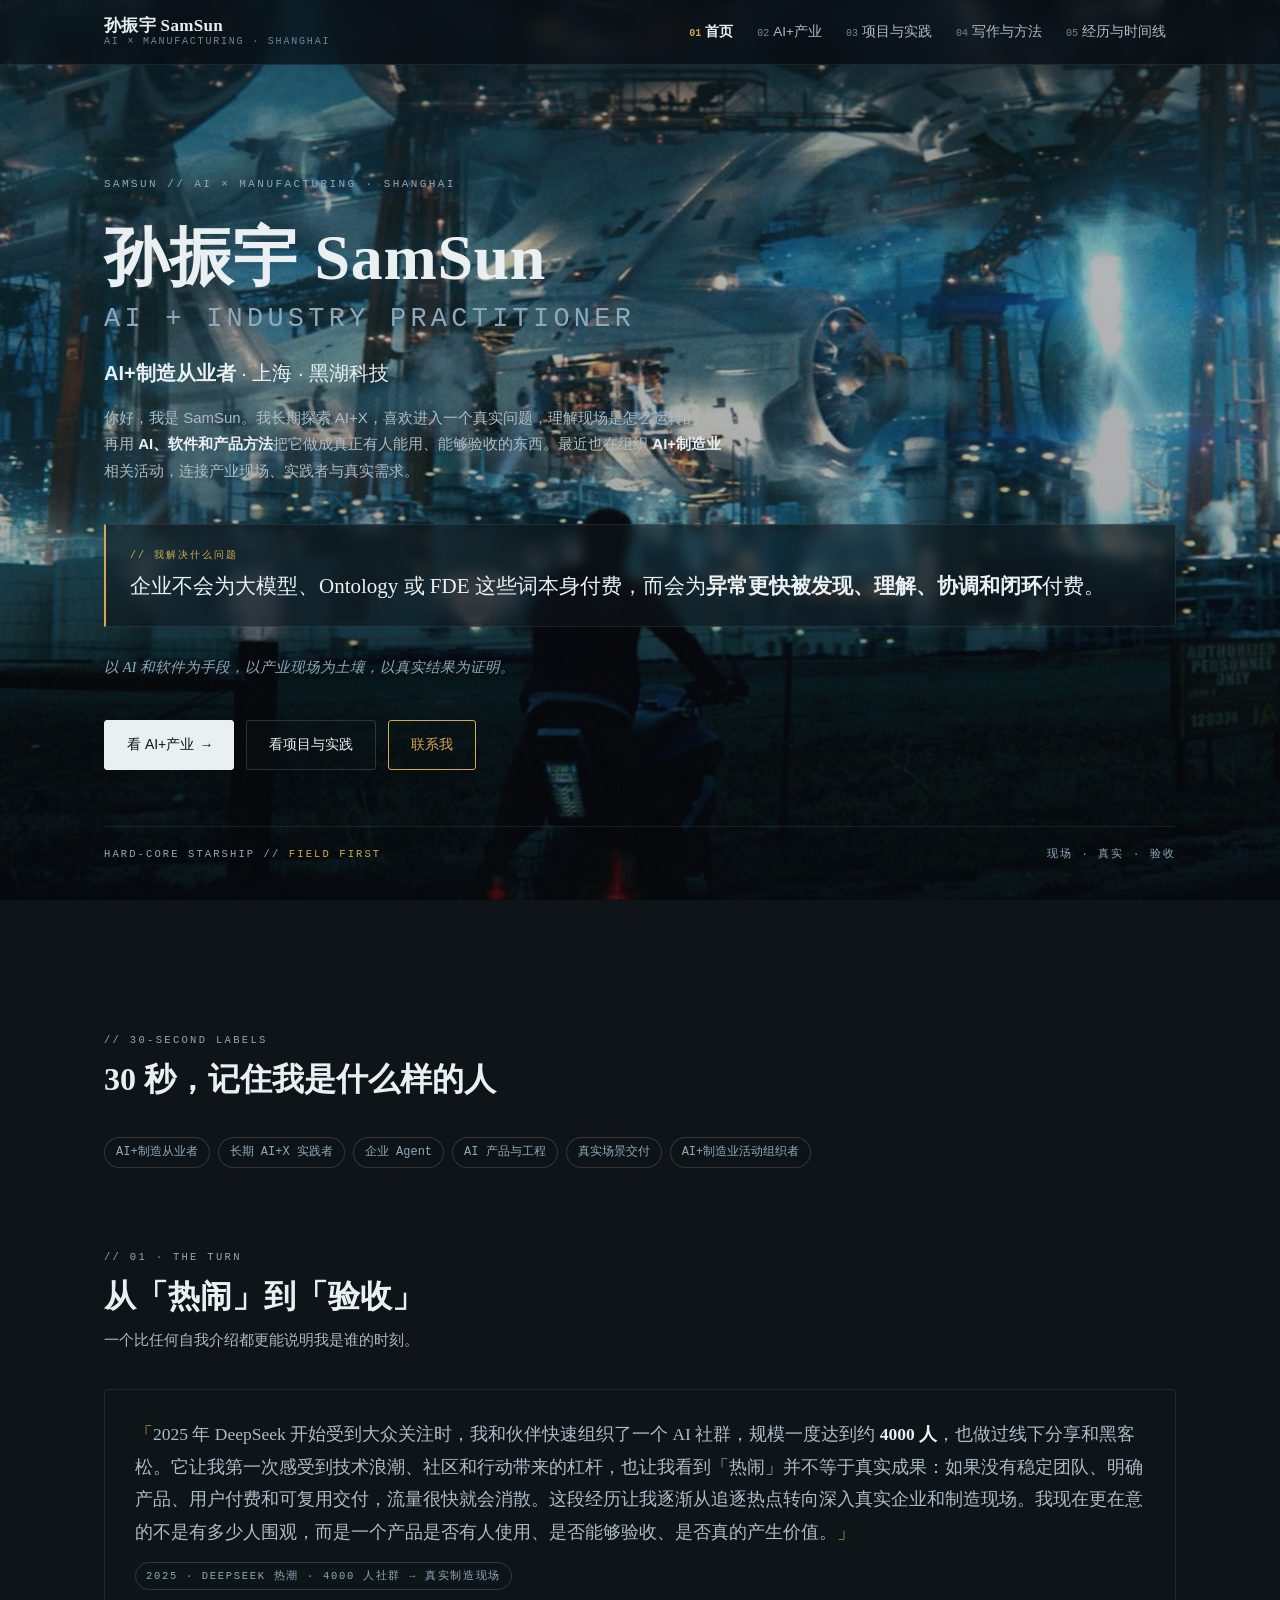
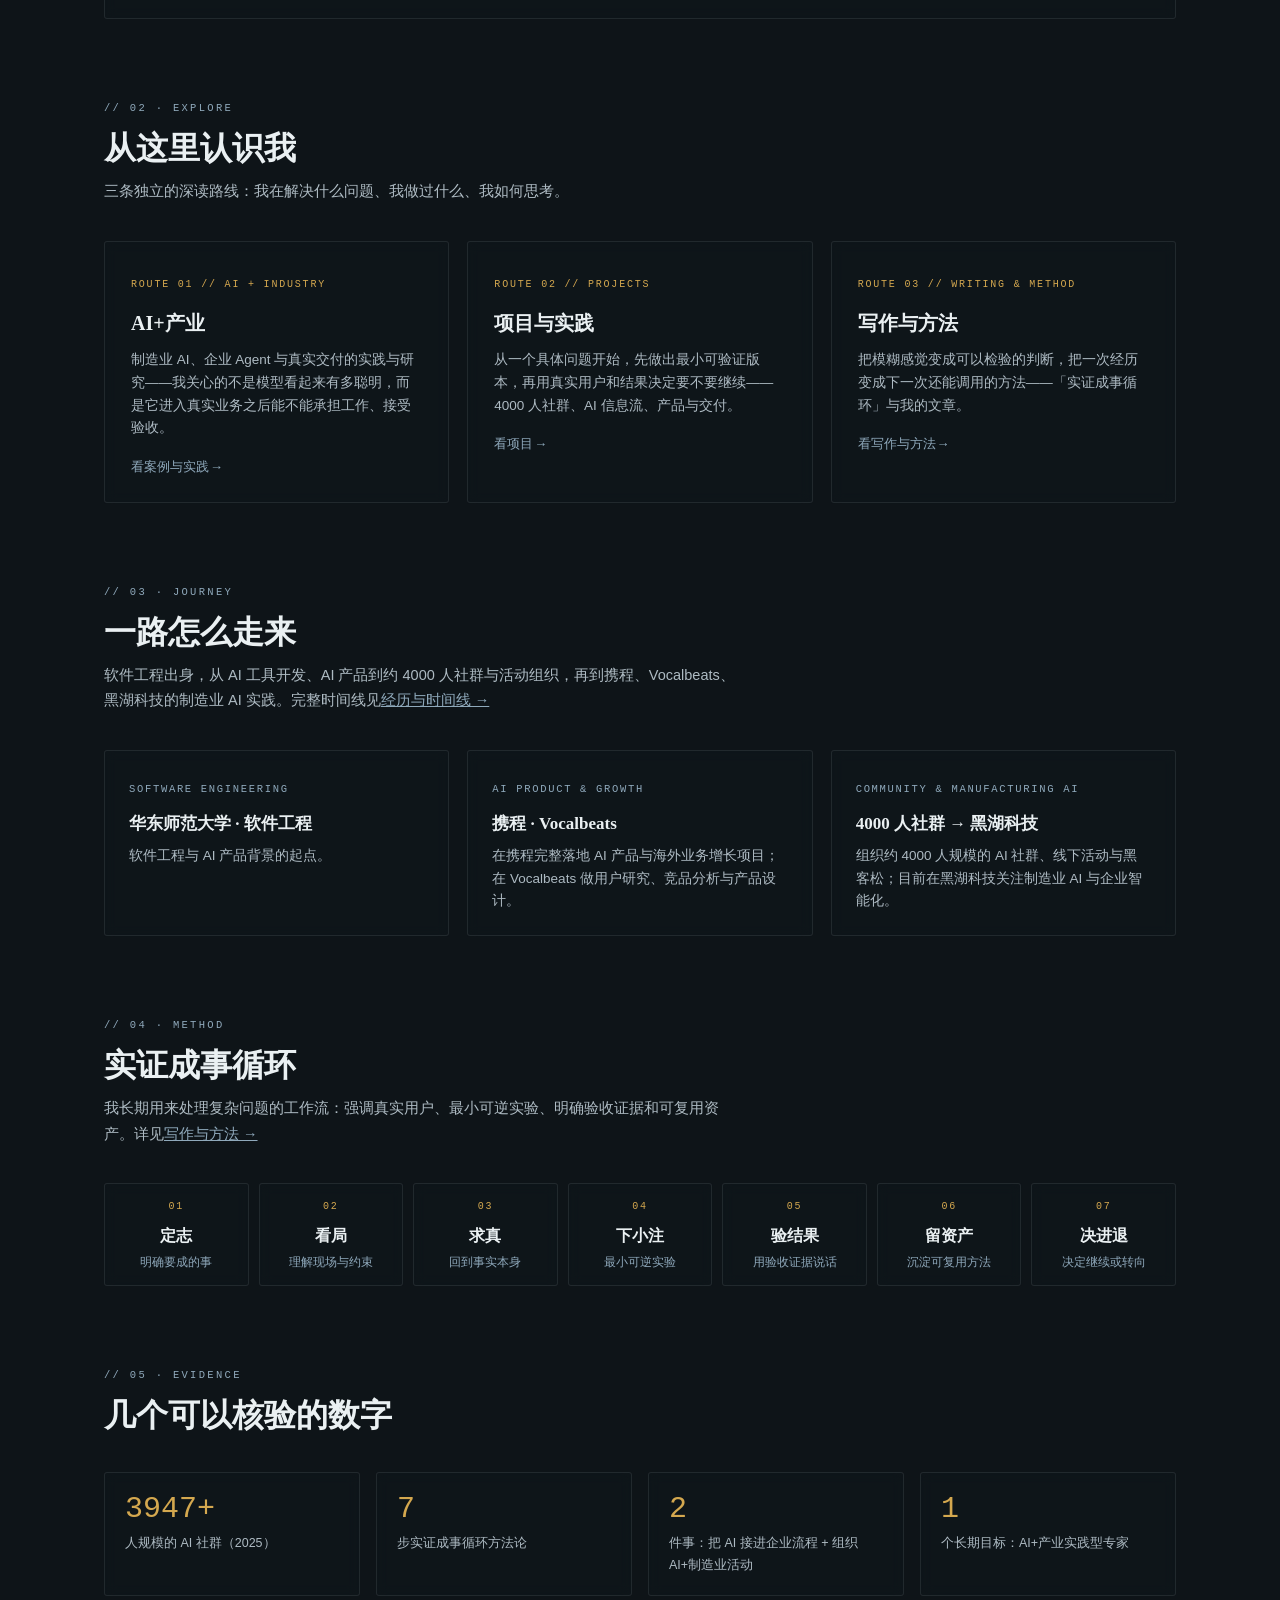
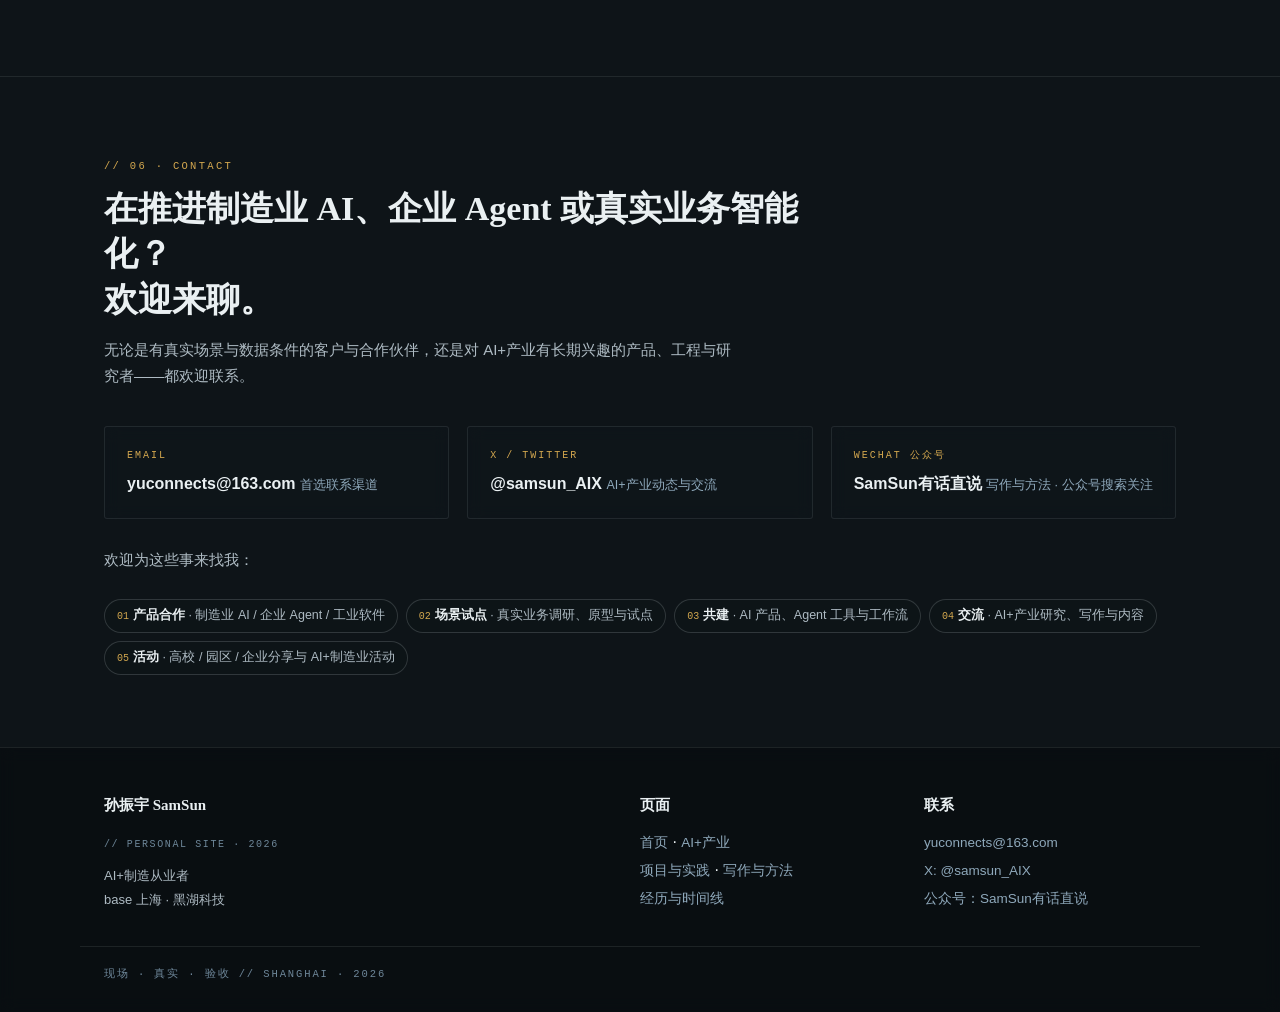
==== index.html @ 81e5791f "feat: 孙振宇 SamSun 个人网站 v1.0（深色星舰全站背景）" ====
<!DOCTYPE html>
<html lang="zh-CN">
<head>
<meta charset="UTF-8">
<meta name="viewport" content="width=device-width, initial-scale=1.0">
<title>孙振宇 SamSun · AI+制造从业者</title>
<meta name="description" content="孙振宇（SamSun）的个人网站：AI+制造从业者，base 上海 · 黑湖科技。长期探索 AI+X，把 AI 接进真实企业流程，让它理解业务、调用工具、承担工作、接受验收；组织 AI+制造业活动，连接产业现场与真实需求。">
<meta property="og:title" content="孙振宇 SamSun · AI+制造从业者">
<meta property="og:description" content="把 AI 接进真实企业流程，让它理解业务、调用工具、承担工作、接受结果验收。">
<meta property="og:image" content="assets/images/og-1200.jpg">
<meta property="og:type" content="website">
<link rel="icon" href="assets/favicon.svg" type="image/svg+xml">
<link rel="stylesheet" href="assets/site.css">
</head>
<body>
<a class="skip-link" href="#main">跳到主要内容</a>

<header class="site-header" id="siteHeader">
  <div class="header-inner">
    <a class="brand" href="index.html">
      <span class="b-zh">孙振宇 SamSun</span>
      <span class="b-en">AI × Manufacturing · Shanghai</span>
    </a>
    <nav class="main-nav" aria-label="主导航">
      <a href="index.html" aria-current="page"><span class="no">01</span>首页</a>
      <a href="ai-industry.html"><span class="no">02</span>AI+产业</a>
      <a href="projects.html"><span class="no">03</span>项目与实践</a>
      <a href="writing.html"><span class="no">04</span>写作与方法</a>
      <a href="journey.html"><span class="no">05</span>经历与时间线</a>
    </nav>
  </div>
</header>

<main id="main">

  <!-- 首屏 -->
  <section class="hero" aria-label="孙振宇的个人简介">
    <div class="hero-inner">
      <div class="kicker">SAMSUN // AI × MANUFACTURING · SHANGHAI</div>
      <h1>
        <span class="zh">孙振宇 SamSun</span>
        <span class="en">AI + Industry Practitioner</span>
      </h1>
      <p class="role"><b>AI+制造从业者</b> · 上海 · 黑湖科技</p>
      <p class="hero-sub">你好，我是 SamSun。我长期探索 AI+X，喜欢进入一个真实问题，理解现场是怎么运转的，再用 <b>AI、软件和产品方法</b>把它做成真正有人能用、能够验收的东西。最近也在组织 <b>AI+制造业</b>相关活动，连接产业现场、实践者与真实需求。</p>

      <div class="memory">
        <span class="m-tag">// 我解决什么问题</span>
        <p>企业不会为大模型、Ontology 或 FDE 这些词本身付费，而会为<b>异常更快被发现、理解、协调和闭环</b>付费。</p>
      </div>

      <p class="sign-line">以 AI 和软件为手段，以产业现场为土壤，以真实结果为证明。</p>

      <div class="hero-cta">
        <a class="btn btn-primary" href="ai-industry.html">看 AI+产业 <span class="arr">→</span></a>
        <a class="btn" href="projects.html">看项目与实践</a>
        <a class="btn btn-signal" href="#contact">联系我</a>
      </div>

      <div class="hero-sign" aria-hidden="true">
        <span>HARD-CORE STARSHIP // <em>FIELD FIRST</em></span>
        <span>现场 · 真实 · 验收</span>
      </div>
    </div>
  </section>

  <div class="container">
    <!-- 标签 -->
    <section class="section rv" aria-labelledby="tag-title">
      <div class="section-head">
        <span class="tag">// 30-SECOND LABELS</span>
        <h2 id="tag-title">30 秒，记住我是什么样的人</h2>
      </div>
      <div class="chip-row">
        <span class="chip">AI+制造从业者</span>
        <span class="chip">长期 AI+X 实践者</span>
        <span class="chip">企业 Agent</span>
        <span class="chip">AI 产品与工程</span>
        <span class="chip">真实场景交付</span>
        <span class="chip">AI+制造业活动组织者</span>
      </div>
    </section>

    <!-- 转折故事 -->
    <section class="section rv" aria-labelledby="story-title">
      <div class="section-head">
        <span class="tag">// 01 · THE TURN</span>
        <h2 id="story-title">从「热闹」到「验收」</h2>
        <p class="sec-note">一个比任何自我介绍都更能说明我是谁的时刻。</p>
      </div>
      <blockquote class="quote-block">
        <p><span class="q-open">「</span>2025 年 DeepSeek 开始受到大众关注时，我和伙伴快速组织了一个 AI 社群，规模一度达到约 <b>4000 人</b>，也做过线下分享和黑客松。它让我第一次感受到技术浪潮、社区和行动带来的杠杆，也让我看到「热闹」并不等于真实成果：如果没有稳定团队、明确产品、用户付费和可复用交付，流量很快就会消散。这段经历让我逐渐从追逐热点转向深入真实企业和制造现场。我现在更在意的不是有多少人围观，而是一个产品是否有人使用、是否能够验收、是否真的产生价值。<span class="q-close">」</span></p>
        <span class="q-tag">2025 · DEEPSEEK 热潮 · 4000 人社群 → 真实制造现场</span>
      </blockquote>
    </section>

    <!-- 三条路线 -->
    <section class="section rv" aria-labelledby="routes-title">
      <div class="section-head">
        <span class="tag">// 02 · EXPLORE</span>
        <h2 id="routes-title">从这里认识我</h2>
        <p class="sec-note">三条独立的深读路线：我在解决什么问题、我做过什么、我如何思考。</p>
      </div>
      <div class="routes">
        <a class="route" href="ai-industry.html">
          <span class="r-no">ROUTE 01 // AI + INDUSTRY</span>
          <h3>AI+产业</h3>
          <p>制造业 AI、企业 Agent 与真实交付的实践与研究——我关心的不是模型看起来有多聪明，而是它进入真实业务之后能不能承担工作、接受验收。</p>
          <span class="go">看案例与实践 <span class="arr">→</span></span>
        </a>
        <a class="route" href="projects.html">
          <span class="r-no">ROUTE 02 // PROJECTS</span>
          <h3>项目与实践</h3>
          <p>从一个具体问题开始，先做出最小可验证版本，再用真实用户和结果决定要不要继续——4000 人社群、AI 信息流、产品与交付。</p>
          <span class="go">看项目 <span class="arr">→</span></span>
        </a>
        <a class="route" href="writing.html">
          <span class="r-no">ROUTE 03 // WRITING &amp; METHOD</span>
          <h3>写作与方法</h3>
          <p>把模糊感觉变成可以检验的判断，把一次经历变成下一次还能调用的方法——「实证成事循环」与我的文章。</p>
          <span class="go">看写作与方法 <span class="arr">→</span></span>
        </a>
      </div>
    </section>

    <!-- 经历速览 -->
    <section class="section rv" aria-labelledby="journey-title">
      <div class="section-head">
        <span class="tag">// 03 · JOURNEY</span>
        <h2 id="journey-title">一路怎么走来</h2>
        <p class="sec-note">软件工程出身，从 AI 工具开发、AI 产品到约 4000 人社群与活动组织，再到携程、Vocalbeats、黑湖科技的制造业 AI 实践。完整时间线见<a href="journey.html">经历与时间线 →</a></p>
      </div>
      <div class="mini-grid">
        <div class="mini">
          <span class="mini-year">SOFTWARE ENGINEERING</span>
          <h3>华东师范大学 · 软件工程</h3>
          <p>软件工程与 AI 产品背景的起点。</p>
        </div>
        <div class="mini">
          <span class="mini-year">AI PRODUCT &amp; GROWTH</span>
          <h3>携程 · Vocalbeats</h3>
          <p>在携程完整落地 AI 产品与海外业务增长项目；在 Vocalbeats 做用户研究、竞品分析与产品设计。</p>
        </div>
        <div class="mini">
          <span class="mini-year">COMMUNITY &amp; MANUFACTURING AI</span>
          <h3>4000 人社群 → 黑湖科技</h3>
          <p>组织约 4000 人规模的 AI 社群、线下活动与黑客松；目前在黑湖科技关注制造业 AI 与企业智能化。</p>
        </div>
      </div>
    </section>

    <!-- 方法论精简 -->
    <section class="section rv" aria-labelledby="method-title">
      <div class="section-head">
        <span class="tag">// 04 · METHOD</span>
        <h2 id="method-title">实证成事循环</h2>
        <p class="sec-note">我长期用来处理复杂问题的工作流：强调真实用户、最小可逆实验、明确验收证据和可复用资产。详见<a href="writing.html">写作与方法 →</a></p>
      </div>
      <div class="loop">
        <div class="loop-step"><span class="ls-no">01</span><span class="ls-name">定志</span><span class="ls-desc">明确要成的事</span></div>
        <div class="loop-step"><span class="ls-no">02</span><span class="ls-name">看局</span><span class="ls-desc">理解现场与约束</span></div>
        <div class="loop-step"><span class="ls-no">03</span><span class="ls-name">求真</span><span class="ls-desc">回到事实本身</span></div>
        <div class="loop-step"><span class="ls-no">04</span><span class="ls-name">下小注</span><span class="ls-desc">最小可逆实验</span></div>
        <div class="loop-step"><span class="ls-no">05</span><span class="ls-name">验结果</span><span class="ls-desc">用验收证据说话</span></div>
        <div class="loop-step"><span class="ls-no">06</span><span class="ls-name">留资产</span><span class="ls-desc">沉淀可复用方法</span></div>
        <div class="loop-step"><span class="ls-no">07</span><span class="ls-name">决进退</span><span class="ls-desc">决定继续或转向</span></div>
      </div>
    </section>

    <!-- 数字证据 -->
    <section class="section rv" aria-labelledby="num-title">
      <div class="section-head">
        <span class="tag">// 05 · EVIDENCE</span>
        <h2 id="num-title">几个可以核验的数字</h2>
      </div>
      <div class="stats">
        <div class="stat"><span class="n" data-count="4000" data-suffix="+">4000+</span><span class="l">人规模的 AI 社群（2025）</span></div>
        <div class="stat"><span class="n" data-count="7">7</span><span class="l">步实证成事循环方法论</span></div>
        <div class="stat"><span class="n" data-count="2">2</span><span class="l">件事：把 AI 接进企业流程 + 组织 AI+制造业活动</span></div>
        <div class="stat"><span class="n">1</span><span class="l">个长期目标：AI+产业实践型专家</span></div>
      </div>
    </section>
  </div>

  <!-- 联系 -->
  <section class="contact-band" id="contact" aria-labelledby="contact-title">
    <div class="container">
      <span class="tag">// 06 · CONTACT</span>
      <h2 id="contact-title">在推进制造业 AI、企业 Agent 或真实业务智能化？<br>欢迎来聊。</h2>
      <p class="c-sub">无论是有真实场景与数据条件的客户与合作伙伴，还是对 AI+产业有长期兴趣的产品、工程与研究者——都欢迎联系。</p>
      <div class="contact-grid">
        <a class="c-card" href="mailto:yuconnects@163.com">
          <span class="c-type">EMAIL</span>
          <span class="c-main">yuconnects@163.com</span>
          <span class="c-note">首选联系渠道</span>
        </a>
        <a class="c-card" href="https://x.com/samsun_AIX" target="_blank" rel="noopener">
          <span class="c-type">X / TWITTER</span>
          <span class="c-main">@samsun_AIX</span>
          <span class="c-note">AI+产业动态与交流</span>
        </a>
        <a class="c-card" href="#contact">
          <span class="c-type">WECHAT 公众号</span>
          <span class="c-main">SamSun有话直说</span>
          <span class="c-note">写作与方法 · 公众号搜索关注</span>
        </a>
      </div>
      <p class="c-sub" style="margin-top:28px">欢迎为这些事来找我：</p>
      <div class="want-row">
        <span class="want-chip"><span class="w-no">01</span><b>产品合作</b> · 制造业 AI / 企业 Agent / 工业软件</span>
        <span class="want-chip"><span class="w-no">02</span><b>场景试点</b> · 真实业务调研、原型与试点</span>
        <span class="want-chip"><span class="w-no">03</span><b>共建</b> · AI 产品、Agent 工具与工作流</span>
        <span class="want-chip"><span class="w-no">04</span><b>交流</b> · AI+产业研究、写作与内容</span>
        <span class="want-chip"><span class="w-no">05</span><b>活动</b> · 高校 / 园区 / 企业分享与 AI+制造业活动</span>
      </div>
    </div>
  </section>

</main>

<footer class="site-footer">
  <div class="footer-inner">
    <div class="f-col">
      <b>孙振宇 SamSun</b>
      <span class="hud">// PERSONAL SITE · 2026</span>
      <p style="margin-top:8px">AI+制造从业者<br>base 上海 · 黑湖科技</p>
    </div>
    <div class="f-col">
      <b>页面</b>
      <a href="index.html">首页</a> · <a href="ai-industry.html">AI+产业</a><br>
      <a href="projects.html">项目与实践</a> · <a href="writing.html">写作与方法</a><br>
      <a href="journey.html">经历与时间线</a>
    </div>
    <div class="f-col">
      <b>联系</b>
      <a href="mailto:yuconnects@163.com">yuconnects@163.com</a><br>
      <a href="https://x.com/samsun_AIX" target="_blank" rel="noopener">X: @samsun_AIX</a><br>
      <a href="#contact">公众号：SamSun有话直说</a>
    </div>
  </div>
  <div class="foot-sig">现场 · 真实 · 验收 // SHANGHAI · 2026</div>
</footer>

<script src="assets/site.js"></script>
</body>
</html>
---- assets/site.css ----
/* ============================================================
   孙振宇 SamSun · 个人网站
   设计系统 v2：深色全站背景（hardcore-starship 星舰图）
   中性 / 冷静 / 低饱和 · 编辑/杂志感 · 极简
   背景：星舰图 fixed cover + 深墨蒙层；文字：雾白高对比
   强调：钢青 #8FA9BB · 证据琥珀金 #D4A84F（仅数字/结论）
   ============================================================ */

:root {
  --paper: #0E1418;              /* 深墨兜底色 */
  --paper-2: rgba(15, 22, 28, 0.55);  /* 玻璃卡片底 */
  --ink: #EAF0F2;                /* 主文字（雾白） */
  --ink-soft: #AEBBC3;           /* 次级文字 */
  --steel: #8FA9BB;              /* 主强调（亮钢青） */
  --steel-soft: #6E8799;
  --mist: rgba(255, 255, 255, 0.08);   /* 分隔/浅底 */
  --mist-2: rgba(255, 255, 255, 0.05);
  --signal: #D4A84F;             /* 证据琥珀金（提亮保证对比） */
  --line: rgba(234, 240, 242, 0.16);
  --line-soft: rgba(234, 240, 242, 0.09);
  --font-serif: "Noto Serif SC", "Source Han Serif SC", "Songti SC", "STSong", serif;
  --font-sans: "Noto Sans SC", "Source Han Sans SC", "PingFang SC", "Microsoft YaHei", sans-serif;
  --font-mono: "IBM Plex Mono", "Space Grotesk", "SF Mono", Consolas, monospace;
  --maxw: 1120px;
  --radius: 3px;
  --shadow: 0 1px 2px rgba(0, 0, 0, 0.35), 0 12px 32px rgba(0, 0, 0, 0.28);
}

* { margin: 0; padding: 0; box-sizing: border-box; }

html { scroll-behavior: smooth; }

/* ---------- 全站背景：星舰图 + 深墨蒙层 ---------- */
body {
  font-family: var(--font-sans);
  background: var(--paper);
  color: var(--ink);
  line-height: 1.75;
  font-size: 16px;
  -webkit-font-smoothing: antialiased;
  text-rendering: optimizeLegibility;
  position: relative;
  min-height: 100vh;
}

body::before {
  content: "";
  position: fixed;
  inset: 0;
  z-index: 0;
  /* 路径相对于本 CSS（assets/site.css）→ assets/images/bg-starship.jpg */
  background:
    url("images/bg-starship.jpg") center 58% / cover no-repeat fixed,
    var(--paper);
  filter: saturate(0.78);
}
body::after {
  content: "";
  position: fixed;
  inset: 0;
  z-index: 0;
  /* 通透蒙层：仅压暗以保证文字对比，星舰主体清晰可见 */
  background:
    linear-gradient(180deg, rgba(8, 13, 18, 0.55) 0%, rgba(8, 13, 18, 0.30) 30%, rgba(8, 13, 18, 0.34) 62%, rgba(6, 10, 14, 0.72) 100%);
  pointer-events: none;
}

.site-header, main, .site-footer { position: relative; z-index: 1; }

/* ---------- 无障碍跳转 ---------- */
.skip-link {
  position: absolute; left: -999px; top: 8px; z-index: 100;
  background: var(--ink); color: var(--paper);
  padding: 8px 16px; border-radius: var(--radius);
}
.skip-link:focus { left: 8px; }

/* ---------- 页眉 ---------- */
.site-header {
  position: sticky; top: 0; z-index: 50;
  background: rgba(8, 13, 18, 0.72);
  backdrop-filter: blur(10px);
  -webkit-backdrop-filter: blur(10px);
  border-bottom: 1px solid var(--line-soft);
}
.header-inner {
  max-width: var(--maxw); margin: 0 auto; padding: 0 24px;
  height: 64px; display: flex; align-items: center; justify-content: space-between; gap: 16px;
}
.brand { display: flex; flex-direction: column; line-height: 1.2; text-decoration: none; color: var(--ink); }
.b-zh { font-family: var(--font-serif); font-weight: 600; font-size: 17px; letter-spacing: 0.02em; }
.b-en { font-family: var(--font-mono); font-size: 10px; letter-spacing: 0.18em; color: var(--steel-soft); text-transform: uppercase; }

.main-nav { display: flex; gap: 4px; align-items: center; flex-wrap: wrap; }
.main-nav a {
  text-decoration: none; color: var(--ink-soft);
  font-size: 13.5px; padding: 6px 10px; border-radius: var(--radius);
  transition: color 0.2s, background 0.2s; white-space: nowrap;
}
.main-nav a .no { font-family: var(--font-mono); font-size: 10px; color: var(--steel-soft); margin-right: 4px; }
.main-nav a:hover { color: var(--ink); background: var(--mist); }
.main-nav a[aria-current="page"] { color: var(--ink); font-weight: 600; }
.main-nav a[aria-current="page"] .no { color: var(--signal); }

/* ---------- 布局容器 ---------- */
.container { max-width: var(--maxw); margin: 0 auto; padding: 0 24px; }

/* ---------- 首页 hero（直接叠在全站背景上） ---------- */
.hero { position: relative; }
.hero-inner {
  max-width: var(--maxw); margin: 0 auto; padding: 110px 24px 96px;
}
.kicker {
  font-family: var(--font-mono); font-size: 11px; letter-spacing: 0.22em;
  color: var(--steel); text-transform: uppercase; margin-bottom: 28px;
}
.hero h1 { font-family: var(--font-serif); font-weight: 600; font-size: clamp(40px, 6vw, 64px); line-height: 1.12; letter-spacing: 0.01em; }
.hero h1 .zh { display: block; }
.hero h1 .en { display: block; font-size: 0.42em; font-weight: 400; color: var(--steel); font-family: var(--font-mono); letter-spacing: 0.16em; margin-top: 10px; text-transform: uppercase; }
.role {
  margin-top: 22px; font-size: clamp(16px, 2.2vw, 20px); color: var(--ink);
  font-weight: 500;
}
.role b { color: var(--ink); font-weight: 600; }
.hero-sub {
  margin-top: 14px; max-width: 620px; color: var(--ink-soft); font-size: 15px;
}
.hero-sub b { color: var(--ink); font-weight: 600; }

/* 记忆点（玻璃卡） */
.memory {
  margin-top: 40px; padding: 22px 24px; border-left: 2px solid var(--signal);
  background: var(--paper-2);
  backdrop-filter: blur(6px);
  -webkit-backdrop-filter: blur(6px);
  border-radius: 0 var(--radius) var(--radius) 0;
  border: 1px solid var(--line-soft);
  border-left: 2px solid var(--signal);
}
.memory .m-tag { font-family: var(--font-mono); font-size: 10px; letter-spacing: 0.2em; color: var(--signal); text-transform: uppercase; display: block; margin-bottom: 6px; }
.memory p { font-family: var(--font-serif); font-size: clamp(17px, 2.4vw, 21px); line-height: 1.6; color: var(--ink); }

.sign-line {
  margin-top: 28px; font-family: var(--font-serif); color: var(--steel); font-size: 14.5px; font-style: italic;
}

.hero-cta { margin-top: 40px; display: flex; gap: 12px; flex-wrap: wrap; }
.btn {
  display: inline-block; padding: 11px 22px; border-radius: var(--radius);
  text-decoration: none; font-size: 14px; font-weight: 500;
  border: 1px solid var(--line); color: var(--ink); background: rgba(14, 20, 24, 0.35);
  transition: all 0.2s;
}
.btn:hover { border-color: var(--steel); background: rgba(14, 20, 24, 0.6); }
.btn .arr { font-family: var(--font-mono); margin-left: 4px; }
.btn-primary { background: var(--ink); color: #0E1418; border-color: var(--ink); }
.btn-primary:hover { background: var(--steel); border-color: var(--steel); color: #0E1418; }
.btn-signal { background: transparent; color: var(--signal); border-color: var(--signal); }
.btn-signal:hover { background: var(--signal); color: #0E1418; }

/* 星舰签名行（hero 底部） */
.hero-sign {
  margin-top: 56px; padding-top: 18px; border-top: 1px solid var(--line-soft);
  display: flex; justify-content: space-between; gap: 12px; flex-wrap: wrap;
  font-family: var(--font-mono); font-size: 10.5px; letter-spacing: 0.2em;
  color: var(--steel); text-transform: uppercase;
}
.hero-sign em { font-style: normal; color: var(--signal); }

/* ---------- 区块 ---------- */
.section { padding: 72px 0 8px; }
.section-head { margin-bottom: 36px; }
.tag {
  font-family: var(--font-mono); font-size: 10.5px; letter-spacing: 0.22em;
  color: var(--steel); text-transform: uppercase; display: block; margin-bottom: 10px;
}
.section-head h2 { font-family: var(--font-serif); font-weight: 600; font-size: clamp(24px, 3.4vw, 32px); line-height: 1.3; }
.sec-note { margin-top: 10px; color: var(--ink-soft); font-size: 14.5px; max-width: 640px; }
.sec-note a { color: var(--steel); }

/* 引用块（玻璃卡） */
.quote-block {
  padding: 28px 30px; background: var(--paper-2);
  backdrop-filter: blur(6px);
  -webkit-backdrop-filter: blur(6px);
  border: 1px solid var(--line-soft);
  border-radius: var(--radius); position: relative;
}
.quote-block p { font-family: var(--font-serif); font-size: clamp(15.5px, 2vw, 17.5px); line-height: 1.85; color: var(--ink-soft); }
.quote-block p b { color: var(--ink); }
.quote-block .q-open { color: var(--signal); font-family: var(--font-serif); }
.quote-block .q-close { color: var(--signal); font-family: var(--font-serif); }
.q-tag {
  display: inline-block; margin-top: 14px; font-family: var(--font-mono); font-size: 10.5px;
  letter-spacing: 0.16em; color: var(--steel); text-transform: uppercase;
  border: 1px solid var(--line); padding: 4px 10px; border-radius: 999px;
}
.quote-block a { color: var(--steel); white-space: nowrap; }

/* 数字证据条 */
.stats { display: grid; grid-template-columns: repeat(auto-fit, minmax(140px, 1fr)); gap: 16px; margin-top: 32px; }
.stat {
  border: 1px solid var(--line-soft); border-radius: var(--radius); padding: 18px 20px;
  background: var(--paper-2);
  backdrop-filter: blur(6px);
  -webkit-backdrop-filter: blur(6px);
}
.stat .n { font-family: var(--font-mono); font-size: 30px; color: var(--signal); font-weight: 500; display: block; line-height: 1.2; }
.stat .l { font-size: 12.5px; color: var(--ink-soft); margin-top: 6px; display: block; }

/* 路线入口 */
.routes { display: grid; grid-template-columns: repeat(auto-fit, minmax(280px, 1fr)); gap: 18px; }
.route {
  display: block; text-decoration: none; color: inherit;
  border: 1px solid var(--line-soft); border-radius: var(--radius); padding: 26px 26px 22px;
  background: var(--paper-2);
  backdrop-filter: blur(6px);
  -webkit-backdrop-filter: blur(6px);
  transition: transform 0.2s, box-shadow 0.2s, border-color 0.2s;
  position: relative; overflow: hidden;
}
.route:hover { transform: translateY(-3px); box-shadow: var(--shadow); border-color: var(--steel); }
.r-no { font-family: var(--font-mono); font-size: 10px; letter-spacing: 0.18em; color: var(--signal); text-transform: uppercase; }
.route h3 { font-family: var(--font-serif); font-weight: 600; font-size: 20px; margin: 10px 0 8px; }
.route p { font-size: 13.5px; color: var(--ink-soft); line-height: 1.7; }
.route .go { display: block; margin-top: 16px; font-size: 13px; color: var(--steel); font-weight: 500; }
.route .go .arr { font-family: var(--font-mono); }

/* 迷你卡片 */
.mini-grid { display: grid; grid-template-columns: repeat(auto-fit, minmax(260px, 1fr)); gap: 18px; }
.mini {
  border: 1px solid var(--line-soft); border-radius: var(--radius); padding: 22px 24px;
  background: var(--paper-2);
  backdrop-filter: blur(6px);
  -webkit-backdrop-filter: blur(6px);
}
.mini-year { font-family: var(--font-mono); font-size: 10.5px; letter-spacing: 0.16em; color: var(--steel); text-transform: uppercase; }
.mini h3 { font-family: var(--font-serif); font-weight: 600; font-size: 17px; margin: 8px 0 6px; }
.mini p { font-size: 13.5px; color: var(--ink-soft); line-height: 1.7; }

/* 芯片标签 */
.chip-row { display: flex; flex-wrap: wrap; gap: 8px; margin-top: 12px; }
.chip {
  font-size: 12px; color: var(--steel); border: 1px solid var(--line);
  padding: 4px 11px; border-radius: 999px; font-family: var(--font-mono);
  background: rgba(14, 20, 24, 0.3);
}

/* ---------- 内页 hero（直接叠在全站背景上） ---------- */
.page-hero { padding: 84px 0 48px; border-bottom: 1px solid var(--line-soft); }
.page-hero .kicker { margin-bottom: 16px; }
.page-hero h1 { font-family: var(--font-serif); font-weight: 600; font-size: clamp(30px, 4.5vw, 44px); line-height: 1.25; max-width: 800px; }
.page-hero .lead { margin-top: 18px; font-size: 16px; color: var(--ink-soft); max-width: 680px; line-height: 1.85; }
.page-hero .lead b { color: var(--ink); }

/* 观点条 */
.viewpoints { display: grid; gap: 14px; margin-top: 30px; }
.viewpoint {
  border-left: 2px solid var(--steel); padding: 14px 18px; background: var(--paper-2);
  backdrop-filter: blur(6px);
  -webkit-backdrop-filter: blur(6px);
  border-radius: 0 var(--radius) var(--radius) 0;
}
.viewpoint .v-no { font-family: var(--font-mono); font-size: 10px; letter-spacing: 0.2em; color: var(--signal); display: block; margin-bottom: 4px; }
.viewpoint p { font-family: var(--font-serif); font-size: 15.5px; line-height: 1.8; color: var(--ink-soft); }
.viewpoint p b { color: var(--ink); }

/* 事实卡片 */
.fact {
  border: 1px solid var(--line); border-radius: var(--radius); padding: 20px 24px;
  background: var(--paper-2);
  backdrop-filter: blur(6px);
  -webkit-backdrop-filter: blur(6px);
  display: flex; gap: 16px; align-items: flex-start; margin-top: 18px;
}
.fact .f-ico { font-family: var(--font-mono); color: var(--signal); font-size: 13px; margin-top: 2px; }
.fact p { font-size: 14px; color: var(--ink-soft); line-height: 1.75; }
.fact b { color: var(--ink); }

/* 边界框 */
.boundary {
  margin-top: 30px; padding: 16px 20px; background: rgba(14, 20, 24, 0.45);
  border: 1px dashed var(--line); border-radius: var(--radius);
}
.boundary .b-title { font-family: var(--font-mono); font-size: 10.5px; letter-spacing: 0.2em; color: var(--steel); text-transform: uppercase; display: block; margin-bottom: 6px; }
.boundary p { font-size: 13px; color: var(--ink-soft); line-height: 1.75; }

/* 时间线 */
.timeline { margin-top: 20px; border-left: 1px solid var(--line); padding-left: 26px; display: grid; gap: 30px; }
.tl-item { position: relative; }
.tl-item::before {
  content: ""; position: absolute; left: -33px; top: 6px; width: 11px; height: 11px;
  border-radius: 50%; background: var(--paper); border: 2px solid var(--steel);
}
.tl-item:last-child::after {
  content: ""; position: absolute; left: -30px; top: 22px; bottom: -40px; width: 1px;
  background: linear-gradient(180deg, var(--line) 0%, transparent 100%);
}
.tl-year { font-family: var(--font-mono); font-size: 11px; letter-spacing: 0.16em; color: var(--signal); text-transform: uppercase; }
.tl-item h3 { font-family: var(--font-serif); font-weight: 600; font-size: 18px; margin: 6px 0 4px; }
.tl-item .tl-role { font-size: 13px; color: var(--steel); margin-bottom: 8px; }
.tl-item p { font-size: 14px; color: var(--ink-soft); line-height: 1.75; max-width: 680px; }
.tl-tag { display: inline-block; margin-top: 8px; font-size: 11px; color: var(--steel); border: 1px solid var(--line); padding: 2px 9px; border-radius: 999px; font-family: var(--font-mono); background: rgba(14, 20, 24, 0.3); }

/* 方法循环 */
.loop { display: flex; flex-wrap: wrap; gap: 10px; margin-top: 22px; }
.loop-step {
  flex: 1 1 120px; border: 1px solid var(--line-soft); border-radius: var(--radius);
  padding: 14px 16px; background: var(--paper-2);
  backdrop-filter: blur(6px);
  -webkit-backdrop-filter: blur(6px);
  text-align: center;
}
.loop-step .ls-no { font-family: var(--font-mono); font-size: 10px; color: var(--signal); display: block; letter-spacing: 0.18em; }
.loop-step .ls-name { font-family: var(--font-serif); font-weight: 600; font-size: 16px; margin-top: 6px; display: block; }
.loop-step .ls-desc { font-size: 11.5px; color: var(--steel); margin-top: 4px; display: block; line-height: 1.55; }

/* 文章列表 */
.article-list { display: grid; gap: 12px; margin-top: 22px; }
.article {
  display: flex; gap: 16px; align-items: baseline; text-decoration: none; color: inherit;
  border: 1px solid var(--line-soft); border-radius: var(--radius); padding: 16px 20px;
  background: var(--paper-2);
  backdrop-filter: blur(6px);
  -webkit-backdrop-filter: blur(6px);
  transition: border-color 0.2s, box-shadow 0.2s;
}
.article:hover { border-color: var(--steel); box-shadow: var(--shadow); }
.article .a-no { font-family: var(--font-mono); font-size: 10.5px; color: var(--steel); letter-spacing: 0.14em; white-space: nowrap; }
.article .a-body { flex: 1; }
.article h3 { font-family: var(--font-serif); font-weight: 600; font-size: 16.5px; }
.article p { font-size: 13px; color: var(--steel); margin-top: 4px; }
.article .a-go { font-family: var(--font-mono); color: var(--signal); font-size: 12px; }
.article.pending { opacity: 0.72; cursor: default; }
.article.pending:hover { box-shadow: none; border-color: var(--line-soft); }

/* 联系区块（透明玻璃面板，背景图透出） */
.contact-band { padding: 80px 0 72px; margin-top: 72px; border-top: 1px solid var(--line-soft); }
.contact-band .tag { color: var(--signal); }
.contact-band h2 { font-family: var(--font-serif); font-weight: 600; font-size: clamp(24px, 3.4vw, 34px); line-height: 1.35; max-width: 720px; }
.contact-band .c-sub { margin-top: 14px; color: var(--ink-soft); font-size: 15px; max-width: 640px; }
.contact-grid { display: grid; grid-template-columns: repeat(auto-fit, minmax(230px, 1fr)); gap: 18px; margin-top: 36px; }
.c-card {
  border: 1px solid var(--line-soft); border-radius: var(--radius);
  padding: 20px 22px; text-decoration: none; color: var(--ink);
  background: var(--paper-2);
  backdrop-filter: blur(8px);
  -webkit-backdrop-filter: blur(8px);
  transition: border-color 0.2s, background 0.2s;
}
.c-card:hover { border-color: var(--signal); background: rgba(15, 22, 28, 0.72); }
.c-card .c-type { font-family: var(--font-mono); font-size: 10px; letter-spacing: 0.2em; color: var(--signal); text-transform: uppercase; display: block; margin-bottom: 6px; }
.c-card .c-main { font-size: 16px; font-weight: 600; word-break: break-all; }
.c-card .c-note { font-size: 12.5px; color: var(--steel); margin-top: 6px; }
.want-row { display: flex; flex-wrap: wrap; gap: 8px; margin-top: 26px; }
.want-chip { font-size: 12.5px; color: var(--ink-soft); border: 1px solid var(--line); padding: 5px 12px; border-radius: 999px; background: rgba(14, 20, 24, 0.35); }
.want-chip b { color: var(--ink); font-weight: 600; }
.want-chip .w-no { font-family: var(--font-mono); font-size: 10px; color: var(--signal); margin-right: 4px; }

/* ---------- 页脚 ---------- */
.site-footer { background: rgba(6, 10, 14, 0.55); border-top: 1px solid var(--line-soft); padding: 44px 0 30px; backdrop-filter: blur(8px); -webkit-backdrop-filter: blur(8px); }
.footer-inner { max-width: var(--maxw); margin: 0 auto; padding: 0 24px; display: grid; grid-template-columns: 2fr 1fr 1fr; gap: 32px; }
.f-col b { font-family: var(--font-serif); font-weight: 600; font-size: 15px; display: block; margin-bottom: 10px; color: var(--ink); }
.f-col a { color: var(--steel); text-decoration: none; font-size: 13.5px; line-height: 2; }
.f-col a:hover { color: var(--ink); }
.f-col p { font-size: 13px; color: var(--ink-soft); line-height: 1.8; }
.hud { font-family: var(--font-mono); font-size: 10px; letter-spacing: 0.16em; color: var(--steel-soft); text-transform: uppercase; }
.foot-sig {
  max-width: var(--maxw); margin: 34px auto 0; padding: 18px 24px 0;
  border-top: 1px solid var(--line-soft); font-family: var(--font-mono);
  font-size: 10.5px; letter-spacing: 0.18em; color: var(--steel-soft); text-transform: uppercase;
}

/* ---------- 动效 ---------- */
.rv { opacity: 0; transform: translateY(18px); transition: opacity 0.55s ease, transform 0.55s ease; }
.rv.in { opacity: 1; transform: none; }
@media (prefers-reduced-motion: reduce) {
  html { scroll-behavior: auto; }
  .rv { opacity: 1; transform: none; transition: none; }
  * { animation: none !important; transition: none !important; }
}

/* ---------- 响应式 ---------- */
@media (max-width: 860px) {
  .header-inner { height: auto; padding: 12px 16px; flex-direction: column; align-items: flex-start; gap: 8px; }
  .main-nav { width: 100%; overflow-x: auto; padding-bottom: 4px; }
  .main-nav a { font-size: 12.5px; padding: 5px 8px; }
  .hero-inner { padding: 72px 20px 64px; }
  .footer-inner { grid-template-columns: 1fr; gap: 22px; }
  .container { padding: 0 20px; }
  .section { padding: 52px 0 4px; }
  .tl-item::before { left: -31px; }
  .page-hero { padding: 56px 0 32px; }
}
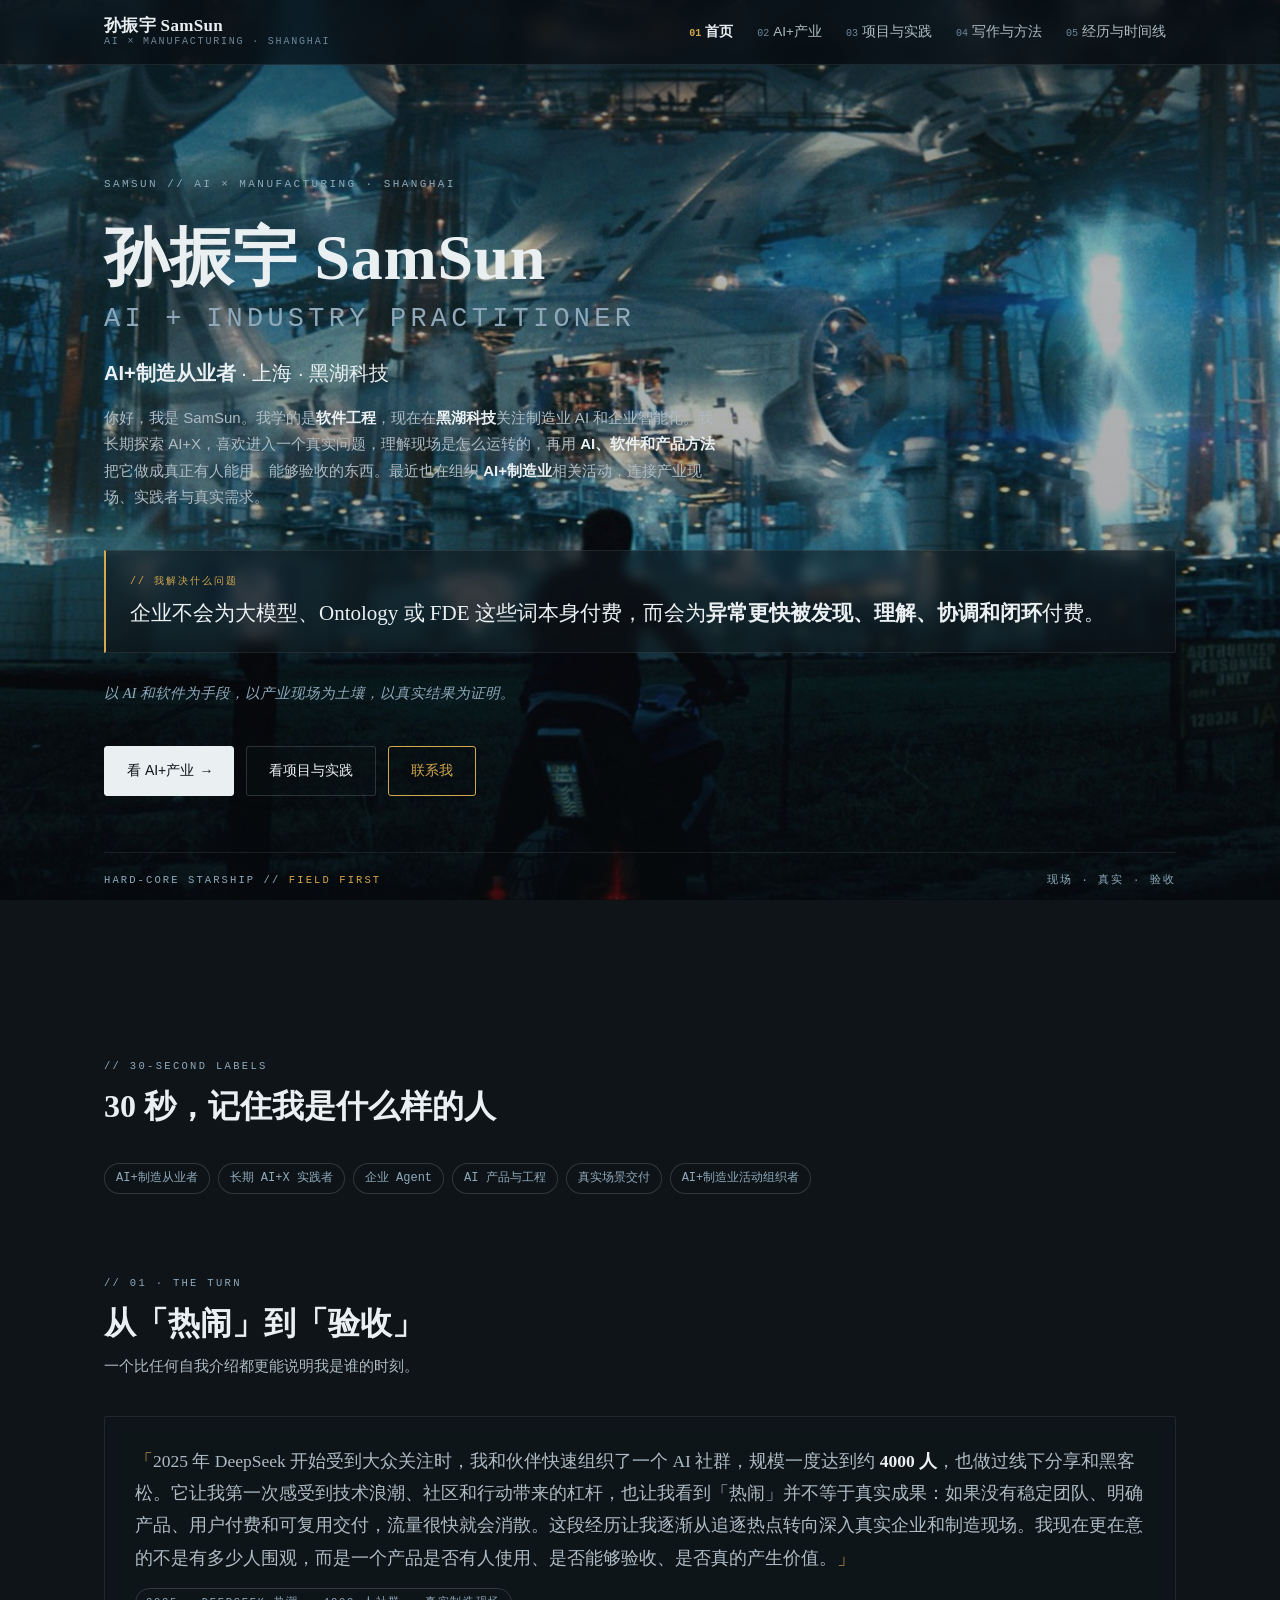
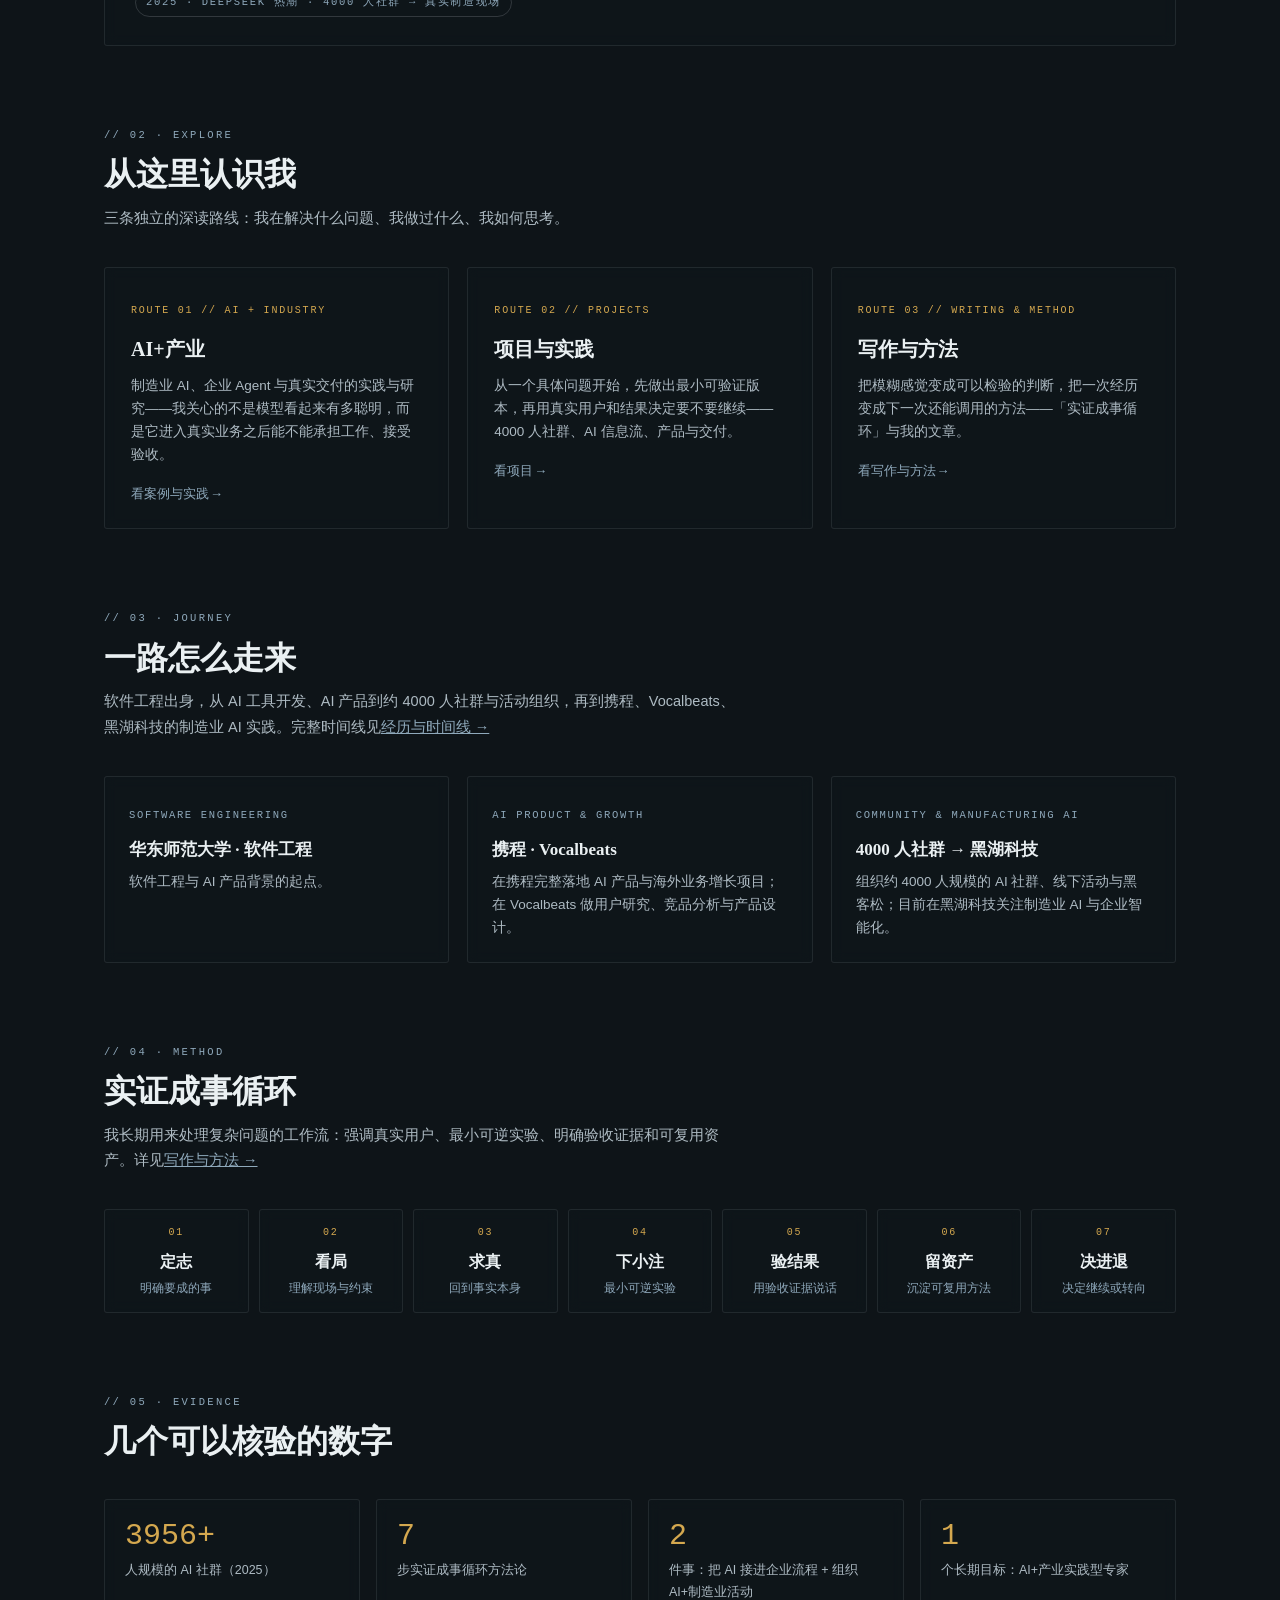
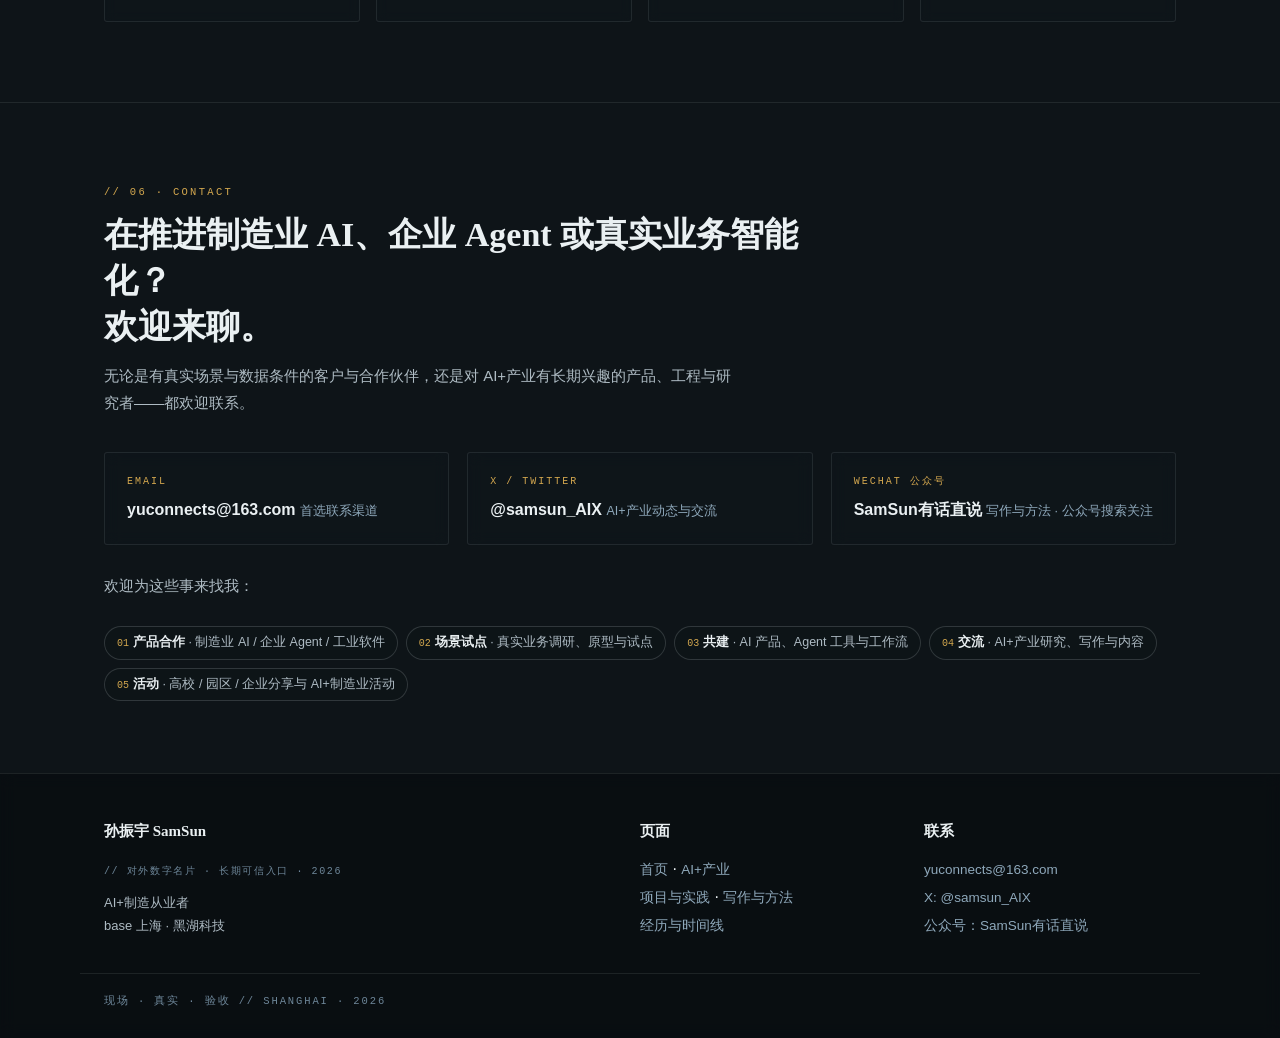
==== commit fb3383eb: "fix: 补全 Q47 打招呼身份句与 Q80 页脚定位；移除未使用的 bg-starship-1600.jpg" ====
--- a/index.html
+++ b/index.html
@@ -42,7 +42,7 @@
         <span class="en">AI + Industry Practitioner</span>
       </h1>
       <p class="role"><b>AI+制造从业者</b> · 上海 · 黑湖科技</p>
-      <p class="hero-sub">你好，我是 SamSun。我长期探索 AI+X，喜欢进入一个真实问题，理解现场是怎么运转的，再用 <b>AI、软件和产品方法</b>把它做成真正有人能用、能够验收的东西。最近也在组织 <b>AI+制造业</b>相关活动，连接产业现场、实践者与真实需求。</p>
+      <p class="hero-sub">你好，我是 SamSun。我学的是<b>软件工程</b>，现在在<b>黑湖科技</b>关注制造业 AI 和企业智能化。我长期探索 AI+X，喜欢进入一个真实问题，理解现场是怎么运转的，再用 <b>AI、软件和产品方法</b>把它做成真正有人能用、能够验收的东西。最近也在组织 <b>AI+制造业</b>相关活动，连接产业现场、实践者与真实需求。</p>
 
       <div class="memory">
         <span class="m-tag">// 我解决什么问题</span>
@@ -222,7 +222,7 @@
   <div class="footer-inner">
     <div class="f-col">
       <b>孙振宇 SamSun</b>
-      <span class="hud">// PERSONAL SITE · 2026</span>
+      <span class="hud">// 对外数字名片 · 长期可信入口 · 2026</span>
       <p style="margin-top:8px">AI+制造从业者<br>base 上海 · 黑湖科技</p>
     </div>
     <div class="f-col">
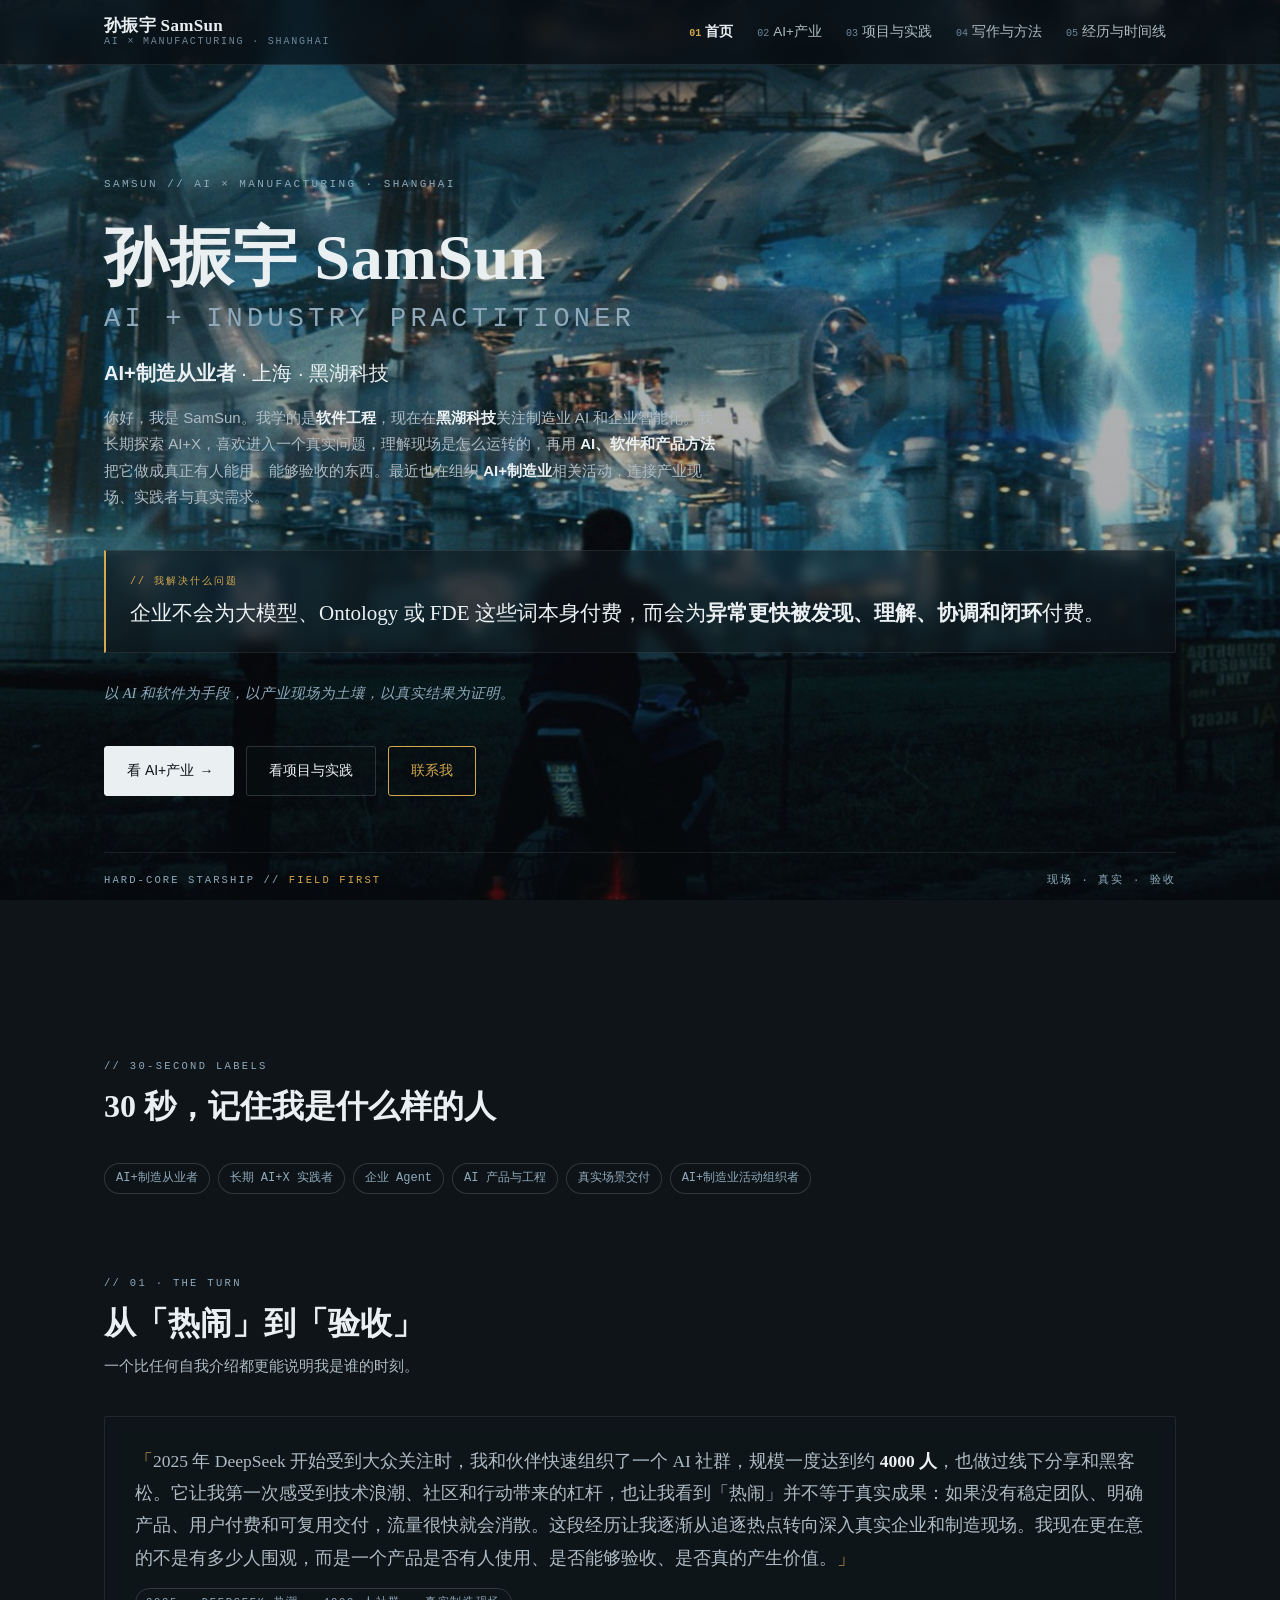
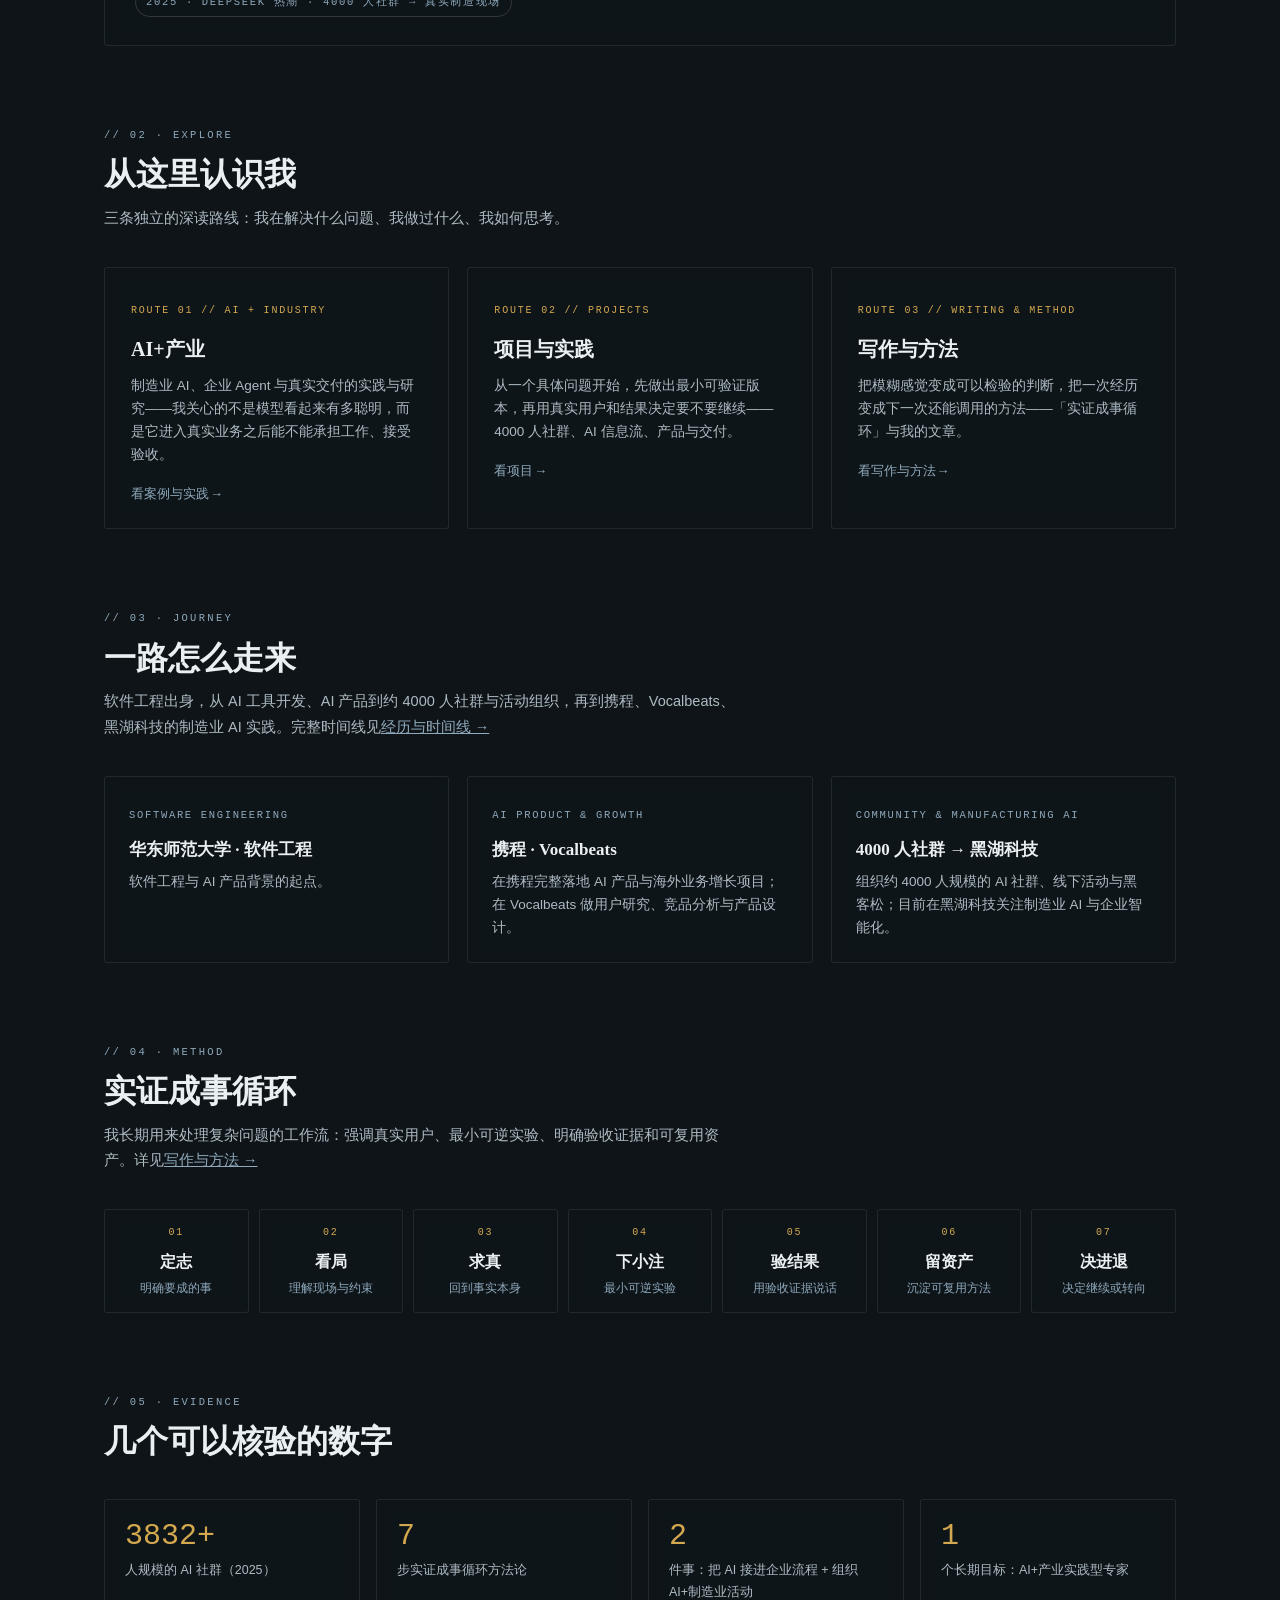
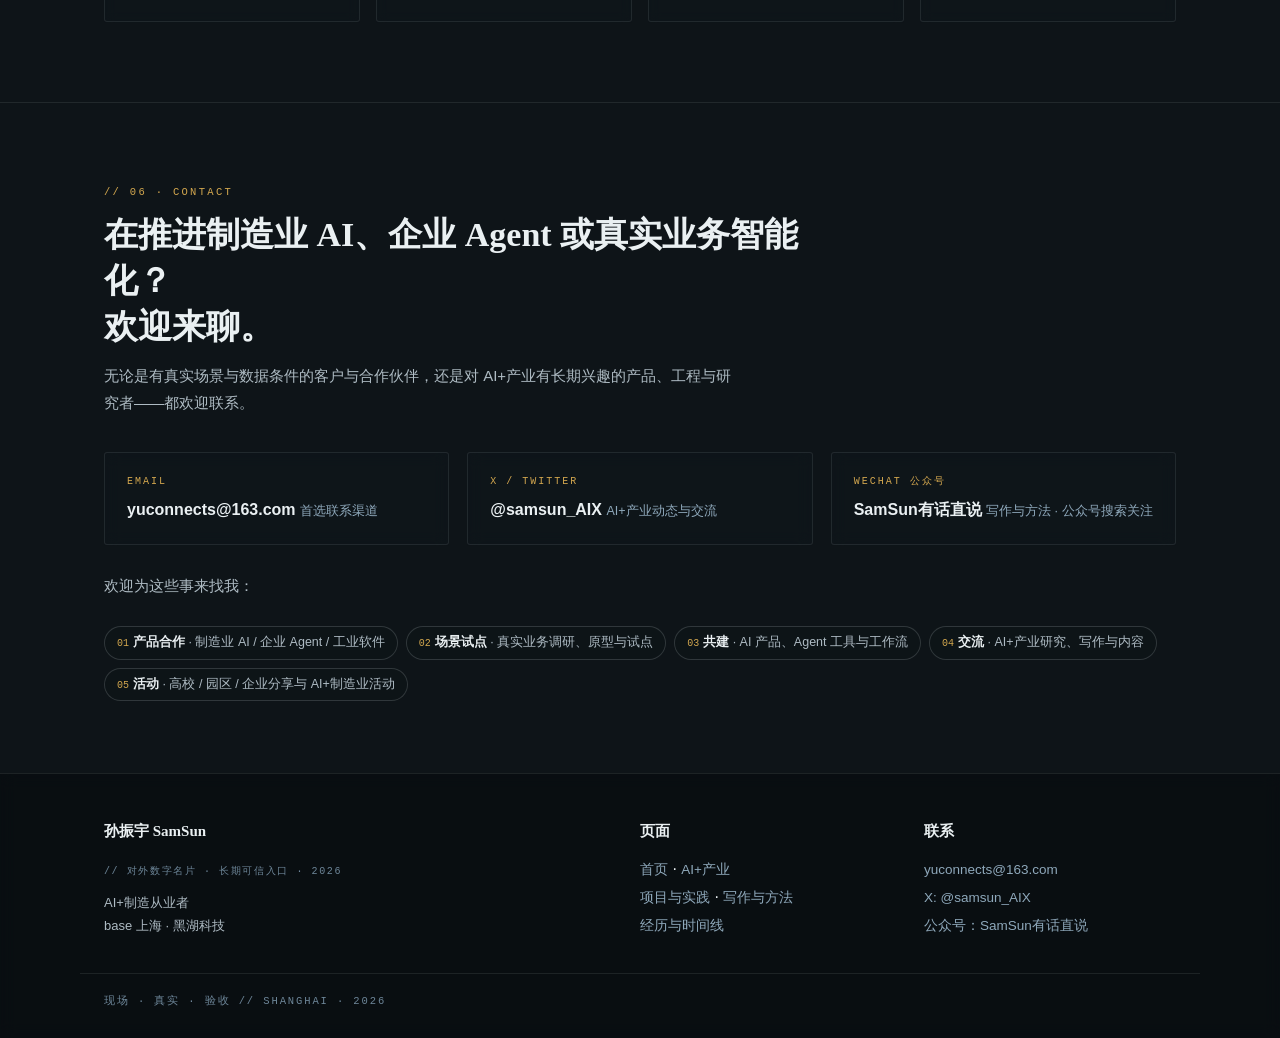
==== commit 8122e061: "feat: 首页加载动画（星舰轨道，深色玻璃风格）" ====
--- a/index.html
+++ b/index.html
@@ -15,6 +15,20 @@
 <body>
 <a class="skip-link" href="#main">跳到主要内容</a>
 
+<!-- 加载画面（星舰轨道 · 仅首页） -->
+<div class="boot" id="boot" role="presentation" aria-hidden="true">
+  <div class="boot-inner">
+    <div class="boot-orbit" aria-hidden="true">
+      <span class="orbit-ring"></span>
+      <span class="orbit-ring orbit-ring-2"></span>
+    </div>
+    <div class="boot-name">孙振宇 <em>SamSun</em></div>
+    <div class="boot-kicker">AI × MANUFACTURING</div>
+    <div class="boot-line" aria-hidden="true"></div>
+    <div class="boot-hint">LOADING <span class="dots"><b>.</b><b>.</b><b>.</b></span></div>
+  </div>
+</div>
+
 <header class="site-header" id="siteHeader">
   <div class="header-inner">
     <a class="brand" href="index.html">
--- a/assets/site.css
+++ b/assets/site.css
@@ -371,6 +371,46 @@
   font-size: 10.5px; letter-spacing: 0.18em; color: var(--steel-soft); text-transform: uppercase;
 }
 
+/* ---------- 加载画面（星舰轨道 · 仅首页） ---------- */
+.boot {
+  position: fixed; inset: 0; z-index: 1000;
+  background: rgba(8, 13, 18, 0.96);
+  display: flex; align-items: center; justify-content: center;
+  opacity: 1;
+  transition: opacity 0.6s ease;
+  backdrop-filter: blur(2px);
+  -webkit-backdrop-filter: blur(2px);
+}
+.boot.done { opacity: 0; pointer-events: none; }
+.boot-inner { text-align: center; }
+
+.boot-orbit { position: relative; width: 96px; height: 96px; margin: 0 auto 30px; }
+.orbit-ring {
+  position: absolute; inset: 0; border-radius: 50%;
+  border: 1px solid rgba(143, 169, 187, 0.28);
+  animation: orbit-spin 4s linear infinite;
+}
+.orbit-ring::before {
+  content: ""; position: absolute; top: -3px; left: 50%;
+  width: 6px; height: 6px; margin-left: -3px; border-radius: 50%;
+  background: var(--signal);
+  box-shadow: 0 0 10px rgba(212, 168, 79, 0.75);
+}
+.orbit-ring-2 { inset: 14px; border-color: rgba(234, 240, 242, 0.12); animation: orbit-spin-rev 6s linear infinite; }
+.orbit-ring-2::before { background: var(--steel); box-shadow: 0 0 8px rgba(143, 169, 187, 0.6); }
+@keyframes orbit-spin { to { transform: rotate(360deg); } }
+@keyframes orbit-spin-rev { to { transform: rotate(-360deg); } }
+
+.boot-name { font-family: var(--font-serif); font-weight: 600; font-size: 27px; color: var(--ink); letter-spacing: 0.05em; }
+.boot-name em { font-style: normal; font-family: var(--font-mono); color: var(--steel); font-size: 0.66em; letter-spacing: 0.16em; }
+.boot-kicker { margin-top: 8px; font-family: var(--font-mono); font-size: 10px; letter-spacing: 0.32em; color: var(--steel-soft); text-transform: uppercase; }
+.boot-line { width: 130px; height: 1px; margin: 24px auto 0; background: linear-gradient(90deg, transparent, rgba(212, 168, 79, 0.65), transparent); }
+.boot-hint { margin-top: 18px; font-family: var(--font-mono); font-size: 10px; letter-spacing: 0.26em; color: var(--steel-soft); }
+.dots b { animation: dot-blink 1.2s infinite; }
+.dots b:nth-child(2) { animation-delay: 0.2s; }
+.dots b:nth-child(3) { animation-delay: 0.4s; }
+@keyframes dot-blink { 0%, 60%, 100% { opacity: 0.25; } 30% { opacity: 1; } }
+
 /* ---------- 动效 ---------- */
 .rv { opacity: 0; transform: translateY(18px); transition: opacity 0.55s ease, transform 0.55s ease; }
 .rv.in { opacity: 1; transform: none; }
@@ -378,6 +418,7 @@
   html { scroll-behavior: auto; }
   .rv { opacity: 1; transform: none; transition: none; }
   * { animation: none !important; transition: none !important; }
+  .boot { opacity: 1; }
 }
 
 /* ---------- 响应式 ---------- */
